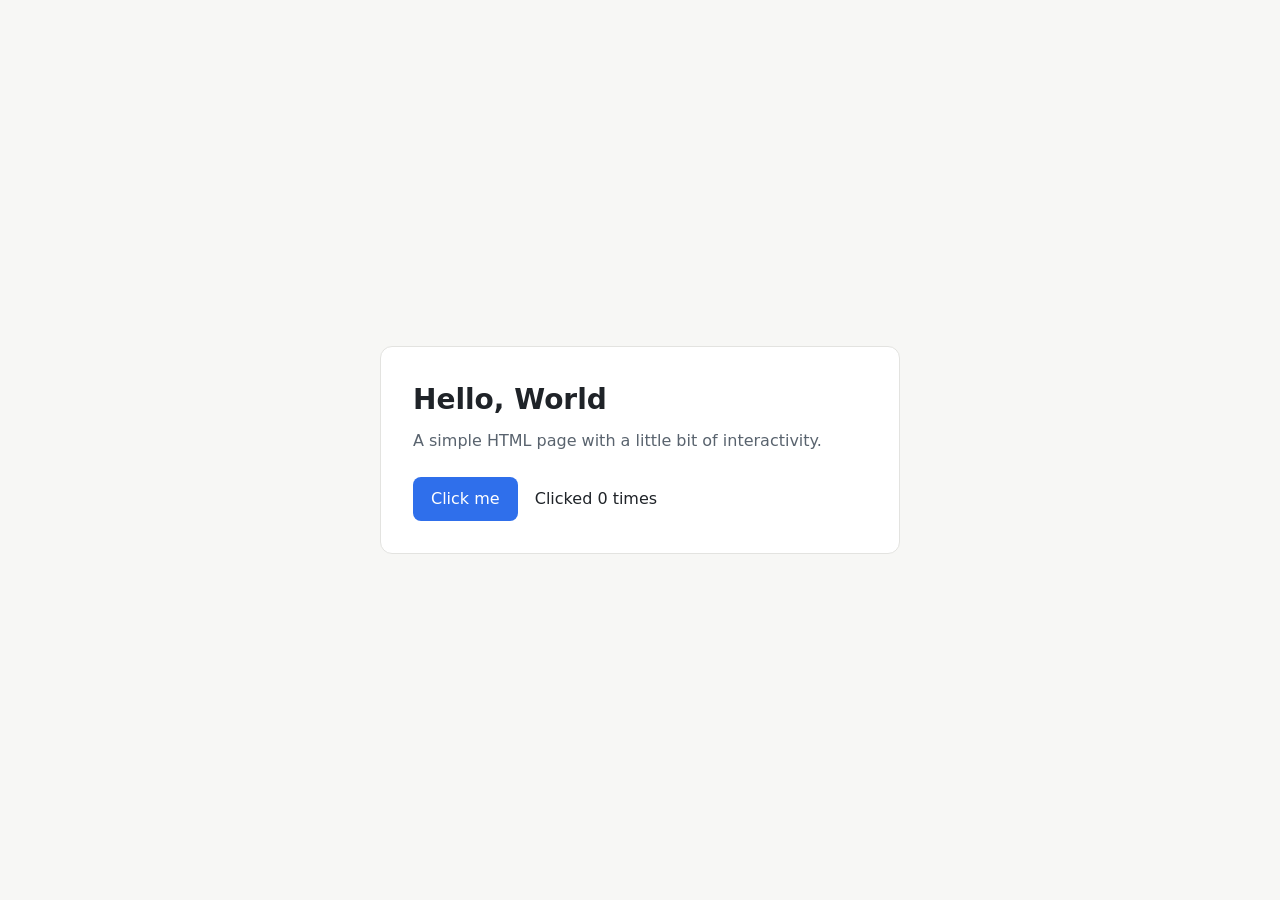
==== index.html @ 70c6f946 "Add simple HTML page Co-Authored-By: Claude Opus 5.5 <noreply@anthropic.com>" ====
<!doctype html>
<html lang="en">
<head>
  <meta charset="utf-8">
  <meta name="viewport" content="width=device-width, initial-scale=1">
  <title>Hello, World</title>
  <style>
    :root {
      --bg: #f7f7f5;
      --fg: #1f2328;
      --muted: #59636e;
      --accent: #2f6feb;
      --card: #ffffff;
      --border: #e3e3e0;
    }
    @media (prefers-color-scheme: dark) {
      :root {
        --bg: #0f1115;
        --fg: #e6e8eb;
        --muted: #9aa4af;
        --accent: #5b9bff;
        --card: #171a21;
        --border: #2a2f38;
      }
    }
    * { box-sizing: border-box; }
    body {
      margin: 0;
      min-height: 100vh;
      display: grid;
      place-items: center;
      padding: 16px;
      background: var(--bg);
      color: var(--fg);
      font-family: system-ui, -apple-system, "Segoe UI", Roboto, sans-serif;
      line-height: 1.5;
    }
    main {
      width: 100%;
      max-width: 520px;
      padding: 32px;
      background: var(--card);
      border: 1px solid var(--border);
      border-radius: 12px;
    }
    h1 { margin: 0 0 8px; font-size: 1.75rem; }
    p { margin: 0 0 24px; color: var(--muted); }
    button {
      font: inherit;
      padding: 10px 18px;
      border: 0;
      border-radius: 8px;
      background: var(--accent);
      color: #fff;
      cursor: pointer;
    }
    button:focus-visible { outline: 3px solid var(--accent); outline-offset: 2px; }
    #count { margin-left: 12px; font-variant-numeric: tabular-nums; }
  </style>
</head>
<body>
  <main>
    <h1>Hello, World</h1>
    <p>A simple HTML page with a little bit of interactivity.</p>
    <button id="btn" type="button">Click me</button>
    <span id="count" aria-live="polite">Clicked 0 times</span>
  </main>
  <script>
    let clicks = 0;
    const count = document.getElementById('count');
    document.getElementById('btn').addEventListener('click', () => {
      clicks += 1;
      count.textContent = `Clicked ${clicks} time${clicks === 1 ? '' : 's'}`;
    });
  </script>
</body>
</html>
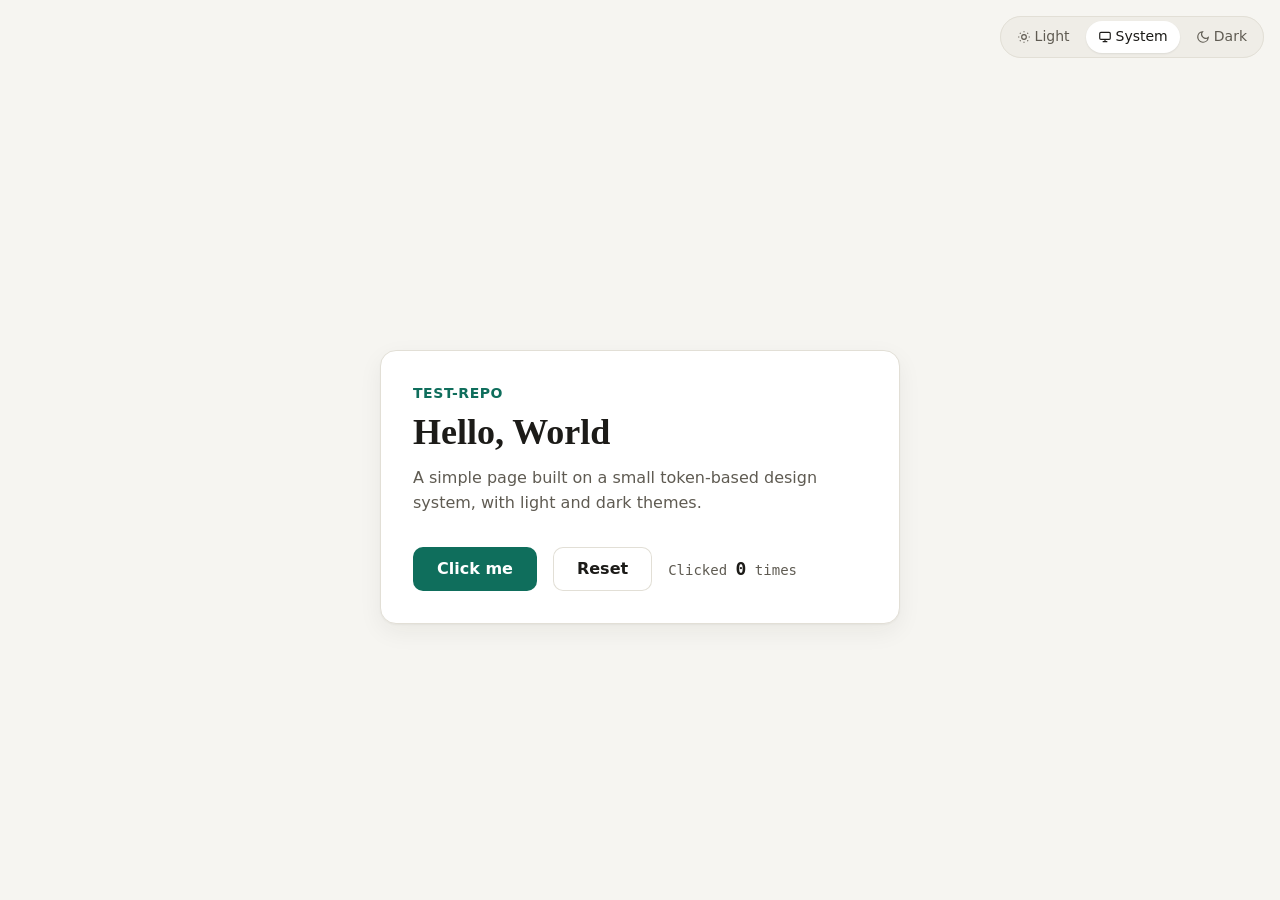
==== commit 25d1bc58: "Redesign page on a token-based design system with light/dark toggle - tokens.css / design-tokens.jso" ====
--- a/index.html
+++ b/index.html
@@ -4,74 +4,122 @@
   <meta charset="utf-8">
   <meta name="viewport" content="width=device-width, initial-scale=1">
   <title>Hello, World</title>
+  <meta name="color-scheme" content="light dark">
+  <script src="theme.js"></script>
+  <link rel="stylesheet" href="tokens.css">
   <style>
-    :root {
-      --bg: #f7f7f5;
-      --fg: #1f2328;
-      --muted: #59636e;
-      --accent: #2f6feb;
-      --card: #ffffff;
-      --border: #e3e3e0;
-    }
-    @media (prefers-color-scheme: dark) {
-      :root {
-        --bg: #0f1115;
-        --fg: #e6e8eb;
-        --muted: #9aa4af;
-        --accent: #5b9bff;
-        --card: #171a21;
-        --border: #2a2f38;
-      }
-    }
     * { box-sizing: border-box; }
     body {
       margin: 0;
       min-height: 100vh;
+      display: flex;
+      flex-direction: column;
+      background: var(--color-bg);
+      color: var(--color-text);
+      font-family: var(--font-body);
+      font-size: var(--text-base);
+      line-height: var(--leading-normal);
+      transition: background var(--duration-base) var(--ease-standard),
+                  color var(--duration-base) var(--ease-standard);
+    }
+    header {
+      display: flex;
+      justify-content: flex-end;
+      padding: var(--space-4);
+    }
+    main {
+      flex: 1;
       display: grid;
       place-items: center;
-      padding: 16px;
-      background: var(--bg);
-      color: var(--fg);
-      font-family: system-ui, -apple-system, "Segoe UI", Roboto, sans-serif;
-      line-height: 1.5;
+      padding: var(--space-4);
     }
-    main {
+    .card {
       width: 100%;
       max-width: 520px;
-      padding: 32px;
-      background: var(--card);
-      border: 1px solid var(--border);
-      border-radius: 12px;
+      padding: var(--space-8);
     }
-    h1 { margin: 0 0 8px; font-size: 1.75rem; }
-    p { margin: 0 0 24px; color: var(--muted); }
-    button {
-      font: inherit;
-      padding: 10px 18px;
-      border: 0;
-      border-radius: 8px;
-      background: var(--accent);
-      color: #fff;
-      cursor: pointer;
+    .eyebrow {
+      margin: 0 0 var(--space-2);
+      font-size: var(--text-sm);
+      font-weight: 600;
+      letter-spacing: 0.04em;
+      text-transform: uppercase;
+      color: var(--color-accent);
     }
-    button:focus-visible { outline: 3px solid var(--accent); outline-offset: 2px; }
-    #count { margin-left: 12px; font-variant-numeric: tabular-nums; }
+    h1 {
+      margin: 0 0 var(--space-3);
+      font-family: var(--font-display);
+      font-size: var(--text-2xl);
+      font-weight: 600;
+      line-height: var(--leading-tight);
+    }
+    .lede {
+      margin: 0 0 var(--space-8);
+      color: var(--color-text-muted);
+    }
+    .counter {
+      display: flex;
+      flex-wrap: wrap;
+      align-items: center;
+      gap: var(--space-4);
+    }
+    .count {
+      font-family: var(--font-mono);
+      font-size: var(--text-sm);
+      color: var(--color-text-muted);
+      font-variant-numeric: tabular-nums;
+    }
+    .count strong { color: var(--color-text); font-size: var(--text-lg); }
+    @media (max-width: 480px) {
+      .card { padding: var(--space-6); }
+    }
   </style>
 </head>
 <body>
+  <header>
+    <fieldset class="theme-toggle">
+      <legend>Color theme</legend>
+      <input type="radio" name="theme" id="theme-light" value="light">
+      <label for="theme-light">
+        <svg viewBox="0 0 24 24" fill="none" stroke="currentColor" stroke-width="2" aria-hidden="true"><circle cx="12" cy="12" r="4"/><path d="M12 2v2M12 20v2M4.9 4.9l1.4 1.4M17.7 17.7l1.4 1.4M2 12h2M20 12h2M4.9 19.1l1.4-1.4M17.7 6.3l1.4-1.4"/></svg>
+        Light
+      </label>
+      <input type="radio" name="theme" id="theme-system" value="system">
+      <label for="theme-system">
+        <svg viewBox="0 0 24 24" fill="none" stroke="currentColor" stroke-width="2" aria-hidden="true"><rect x="3" y="4" width="18" height="12" rx="2"/><path d="M8 20h8M12 16v4"/></svg>
+        System
+      </label>
+      <input type="radio" name="theme" id="theme-dark" value="dark">
+      <label for="theme-dark">
+        <svg viewBox="0 0 24 24" fill="none" stroke="currentColor" stroke-width="2" aria-hidden="true"><path d="M21 12.8A9 9 0 1 1 11.2 3a7 7 0 0 0 9.8 9.8z"/></svg>
+        Dark
+      </label>
+    </fieldset>
+  </header>
+
   <main>
-    <h1>Hello, World</h1>
-    <p>A simple HTML page with a little bit of interactivity.</p>
-    <button id="btn" type="button">Click me</button>
-    <span id="count" aria-live="polite">Clicked 0 times</span>
+    <section class="card">
+      <p class="eyebrow">test-repo</p>
+      <h1>Hello, World</h1>
+      <p class="lede">A simple page built on a small token-based design system, with light and dark themes.</p>
+      <div class="counter">
+        <button id="btn" class="btn" type="button">Click me</button>
+        <button id="reset" class="btn btn-secondary" type="button">Reset</button>
+        <span class="count" aria-live="polite">Clicked <strong id="count">0</strong> <span id="unit">times</span></span>
+      </div>
+    </section>
   </main>
+
   <script>
     let clicks = 0;
     const count = document.getElementById('count');
-    document.getElementById('btn').addEventListener('click', () => {
-      clicks += 1;
-      count.textContent = `Clicked ${clicks} time${clicks === 1 ? '' : 's'}`;
-    });
+    const unit = document.getElementById('unit');
+    function render() {
+      count.textContent = clicks;
+      unit.textContent = clicks === 1 ? 'time' : 'times';
+    }
+    document.getElementById('btn').addEventListener('click', () => { clicks += 1; render(); });
+    document.getElementById('reset').addEventListener('click', () => { clicks = 0; render(); });
   </script>
 </body>
 </html>
--- a/tokens.css
+++ b/tokens.css
@@ -0,0 +1,182 @@
+/*
+ * Design tokens. Source of truth: design-tokens.json (see DESIGN.md).
+ * Theme resolution:
+ *   1. <html data-theme="light|dark">  — explicit user choice (set by theme.js)
+ *   2. prefers-color-scheme            — when no explicit choice ("system")
+ */
+
+:root {
+  /* Color — light */
+  --color-bg: #f6f5f1;
+  --color-surface: #ffffff;
+  --color-surface-sunken: #efede7;
+  --color-text: #1c1b18;
+  --color-text-muted: #5f5b52;
+  --color-border: #e2dfd6;
+  --color-accent: #0f6e5c;
+  --color-accent-hover: #0b5a4b;
+  --color-on-accent: #ffffff;
+  --color-focus: #0f6e5c;
+  --shadow-card: 0 1px 2px rgb(28 27 24 / 0.04), 0 8px 24px rgb(28 27 24 / 0.06);
+  color-scheme: light;
+
+  /* Typography */
+  --font-display: "Iowan Old Style", "Palatino Linotype", Palatino, Georgia, ui-serif, serif;
+  --font-body: ui-sans-serif, system-ui, -apple-system, "Segoe UI", Roboto, sans-serif;
+  --font-mono: ui-monospace, "SF Mono", Menlo, Consolas, monospace;
+  --text-sm: 0.875rem;
+  --text-base: 1rem;
+  --text-lg: 1.125rem;
+  --text-xl: 1.5rem;
+  --text-2xl: 2.25rem;
+  --leading-tight: 1.15;
+  --leading-normal: 1.55;
+
+  /* Spacing (4px base) */
+  --space-1: 4px;
+  --space-2: 8px;
+  --space-3: 12px;
+  --space-4: 16px;
+  --space-6: 24px;
+  --space-8: 32px;
+  --space-12: 48px;
+
+  /* Radius */
+  --radius-sm: 6px;
+  --radius-md: 10px;
+  --radius-lg: 16px;
+  --radius-full: 999px;
+
+  /* Motion */
+  --duration-fast: 120ms;
+  --duration-base: 200ms;
+  --ease-standard: cubic-bezier(0.2, 0, 0, 1);
+}
+
+:root[data-theme="dark"] {
+  --color-bg: #121311;
+  --color-surface: #1b1c1a;
+  --color-surface-sunken: #252622;
+  --color-text: #ecebe6;
+  --color-text-muted: #a3a198;
+  --color-border: #2d2e2a;
+  --color-accent: #4fd1b5;
+  --color-accent-hover: #74dcc5;
+  --color-on-accent: #0b1f1a;
+  --color-focus: #4fd1b5;
+  --shadow-card: 0 1px 2px rgb(0 0 0 / 0.3), 0 8px 24px rgb(0 0 0 / 0.25);
+  color-scheme: dark;
+}
+
+@media (prefers-color-scheme: dark) {
+  :root:not([data-theme="light"]) {
+    --color-bg: #121311;
+    --color-surface: #1b1c1a;
+    --color-surface-sunken: #252622;
+    --color-text: #ecebe6;
+    --color-text-muted: #a3a198;
+    --color-border: #2d2e2a;
+    --color-accent: #4fd1b5;
+    --color-accent-hover: #74dcc5;
+    --color-on-accent: #0b1f1a;
+    --color-focus: #4fd1b5;
+    --shadow-card: 0 1px 2px rgb(0 0 0 / 0.3), 0 8px 24px rgb(0 0 0 / 0.25);
+    color-scheme: dark;
+  }
+}
+
+@media (prefers-reduced-motion: reduce) {
+  :root {
+    --duration-fast: 0ms;
+    --duration-base: 0ms;
+  }
+}
+
+/* Shared components */
+
+.theme-toggle {
+  display: inline-flex;
+  gap: var(--space-1);
+  padding: var(--space-1);
+  margin: 0;
+  border: 1px solid var(--color-border);
+  border-radius: var(--radius-full);
+  background: var(--color-surface-sunken);
+}
+
+.theme-toggle legend {
+  position: absolute;
+  width: 1px;
+  height: 1px;
+  overflow: hidden;
+  clip: rect(0 0 0 0);
+  white-space: nowrap;
+}
+
+.theme-toggle input {
+  position: absolute;
+  opacity: 0;
+  pointer-events: none;
+}
+
+.theme-toggle label {
+  display: inline-flex;
+  align-items: center;
+  gap: var(--space-1);
+  min-height: 32px;
+  padding: 0 var(--space-3);
+  border-radius: var(--radius-full);
+  font-size: var(--text-sm);
+  color: var(--color-text-muted);
+  cursor: pointer;
+  transition: background var(--duration-fast) var(--ease-standard),
+              color var(--duration-fast) var(--ease-standard);
+}
+
+.theme-toggle label:hover { color: var(--color-text); }
+
+.theme-toggle input:checked + label {
+  background: var(--color-surface);
+  color: var(--color-text);
+  box-shadow: 0 1px 2px rgb(0 0 0 / 0.08);
+}
+
+.theme-toggle input:focus-visible + label {
+  outline: 2px solid var(--color-focus);
+  outline-offset: 2px;
+}
+
+.theme-toggle svg { width: 14px; height: 14px; }
+
+.btn {
+  font: inherit;
+  font-weight: 600;
+  min-height: 44px;
+  padding: 0 var(--space-6);
+  border: 0;
+  border-radius: var(--radius-md);
+  background: var(--color-accent);
+  color: var(--color-on-accent);
+  cursor: pointer;
+  transition: background var(--duration-fast) var(--ease-standard),
+              transform var(--duration-fast) var(--ease-standard);
+}
+
+.btn:hover { background: var(--color-accent-hover); }
+.btn:active { transform: translateY(1px); }
+.btn:focus-visible { outline: 2px solid var(--color-focus); outline-offset: 3px; }
+
+.btn-secondary {
+  background: transparent;
+  color: var(--color-text);
+  box-shadow: inset 0 0 0 1px var(--color-border);
+}
+
+.btn-secondary:hover { background: var(--color-surface-sunken); }
+
+.card {
+  background: var(--color-surface);
+  border: 1px solid var(--color-border);
+  border-radius: var(--radius-lg);
+  box-shadow: var(--shadow-card);
+}
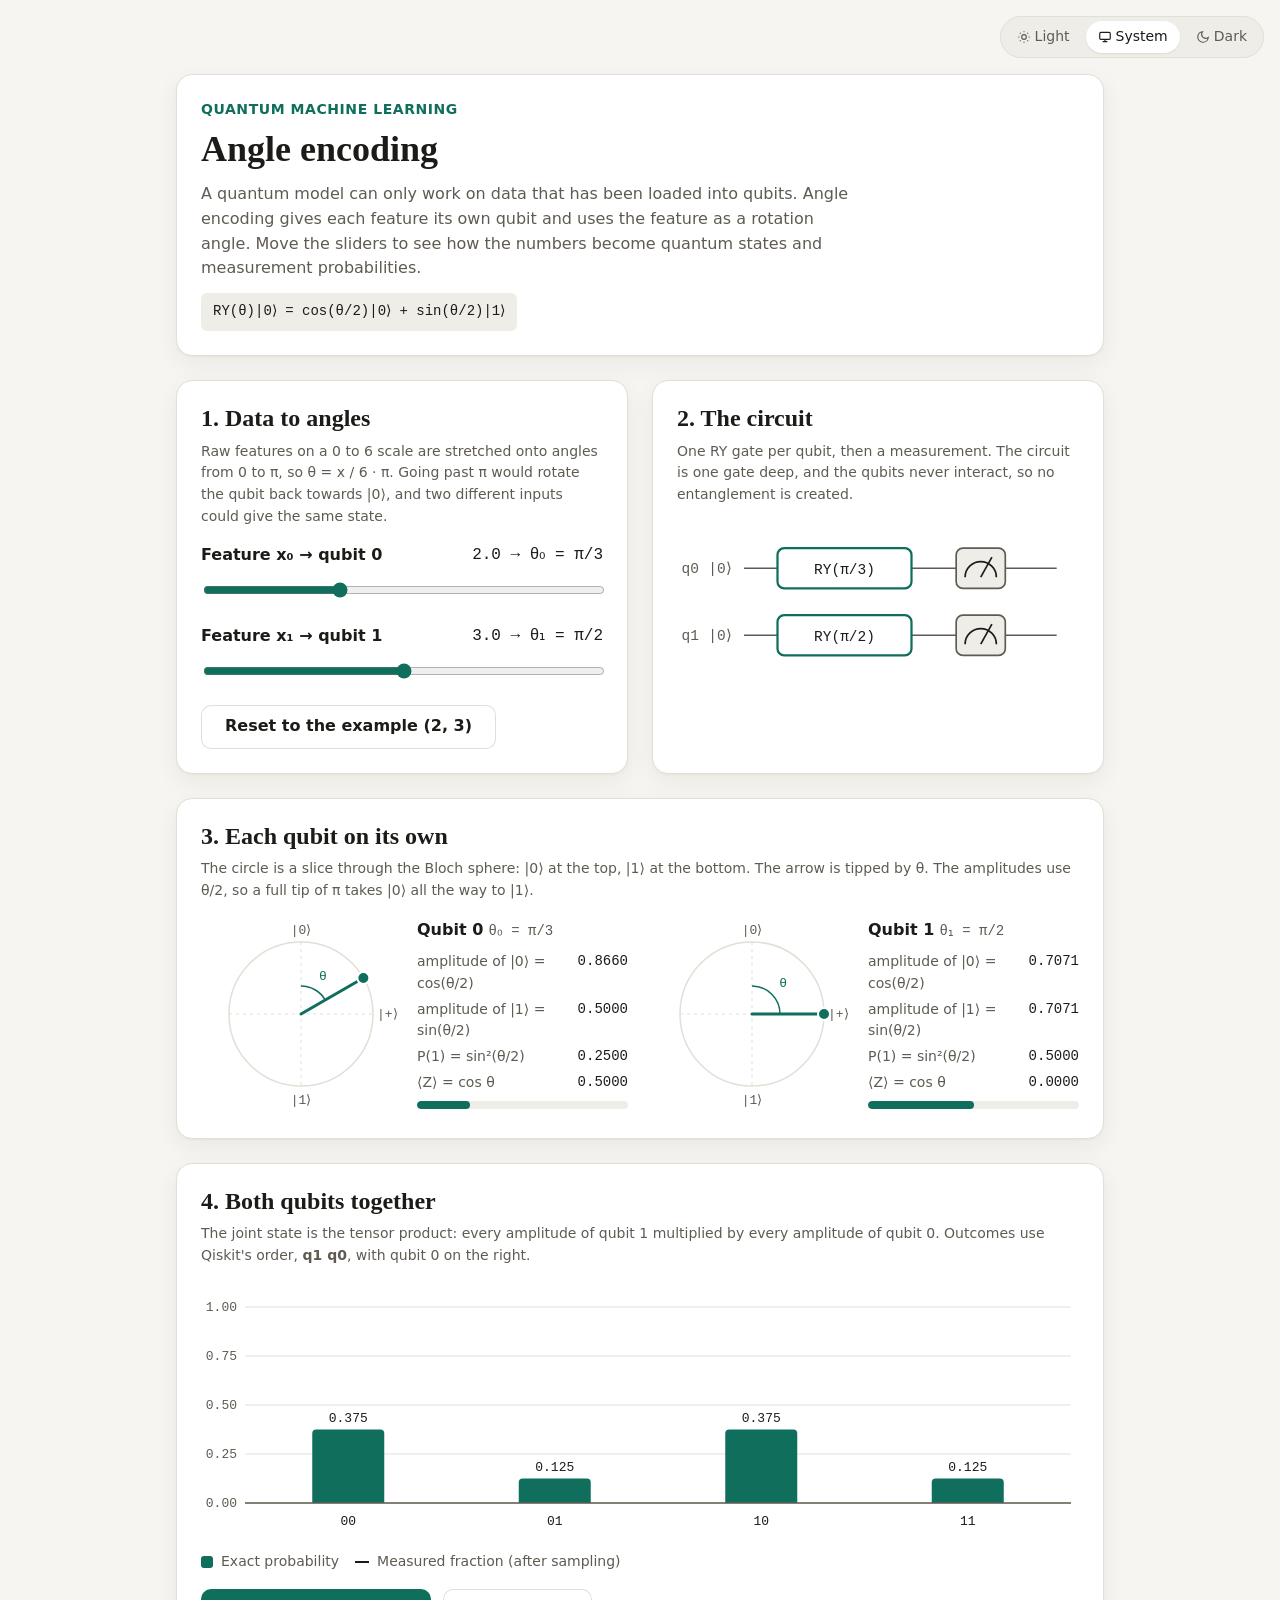
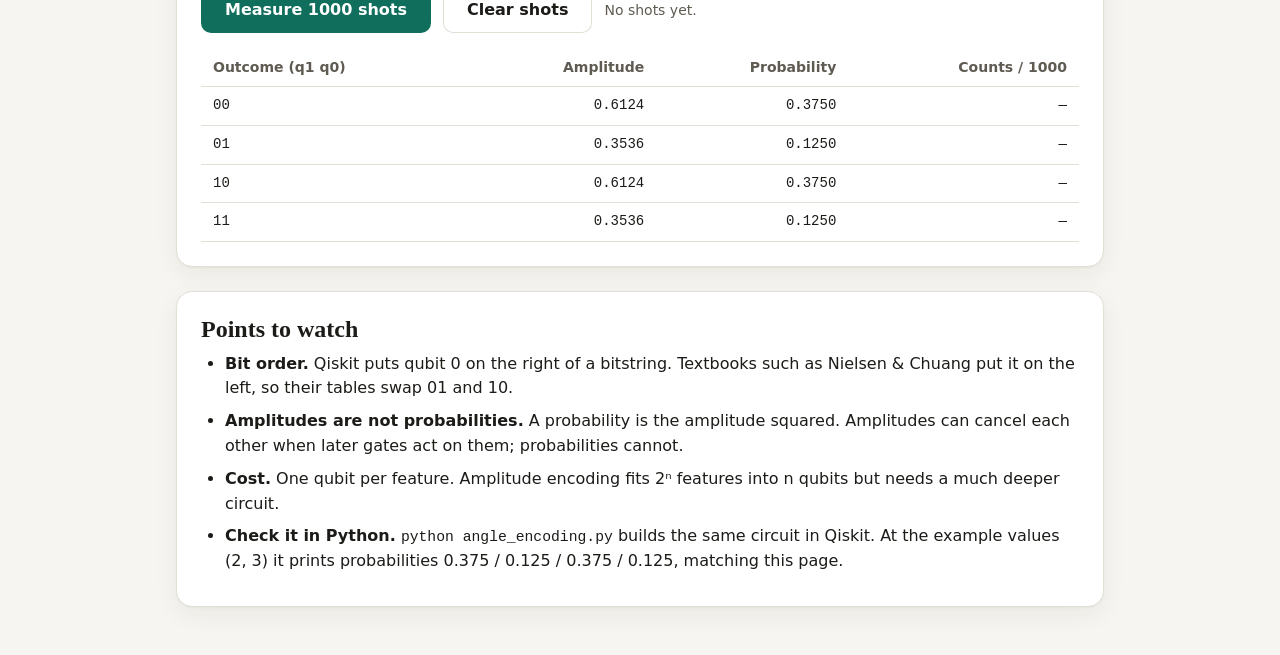
==== commit 4737a49e: "Turn index.html into an interactive angle-encoding demo Sliders map two features to RY angles; the p" ====
--- a/index.html
+++ b/index.html
@@ -3,7 +3,8 @@
 <head>
   <meta charset="utf-8">
   <meta name="viewport" content="width=device-width, initial-scale=1">
-  <title>Hello, World</title>
+  <title>Angle Encoding Demo</title>
+  <meta name="description" content="Interactive demo of angle encoding: classical features loaded into qubits with RY rotations.">
   <meta name="color-scheme" content="light dark">
   <script src="theme.js"></script>
   <link rel="stylesheet" href="tokens.css">
@@ -12,8 +13,6 @@
     body {
       margin: 0;
       min-height: 100vh;
-      display: flex;
-      flex-direction: column;
       background: var(--color-bg);
       color: var(--color-text);
       font-family: var(--font-body);
@@ -28,16 +27,13 @@
       padding: var(--space-4);
     }
     main {
-      flex: 1;
+      max-width: 960px;
+      margin: 0 auto;
+      padding: 0 var(--space-4) var(--space-12);
       display: grid;
-      place-items: center;
-      padding: var(--space-4);
-    }
-    .card {
-      width: 100%;
-      max-width: 520px;
-      padding: var(--space-8);
-    }
+      gap: var(--space-6);
+    }
+    .card { padding: var(--space-6); min-width: 0; }
     .eyebrow {
       margin: 0 0 var(--space-2);
       font-size: var(--text-sm);
@@ -53,26 +49,96 @@
       font-weight: 600;
       line-height: var(--leading-tight);
     }
-    .lede {
-      margin: 0 0 var(--space-8);
-      color: var(--color-text-muted);
-    }
-    .counter {
-      display: flex;
-      flex-wrap: wrap;
-      align-items: center;
-      gap: var(--space-4);
-    }
-    .count {
+    h2 {
+      margin: 0 0 var(--space-2);
+      font-family: var(--font-display);
+      font-size: var(--text-xl);
+      font-weight: 600;
+      line-height: var(--leading-tight);
+    }
+    p { margin: 0 0 var(--space-3); }
+    .lede { margin: 0; color: var(--color-text-muted); max-width: 64ch; }
+    .muted { color: var(--color-text-muted); font-size: var(--text-sm); }
+    .mono { font-family: var(--font-mono); font-variant-numeric: tabular-nums; }
+    .formula {
+      display: inline-block;
+      margin-top: var(--space-3);
+      padding: var(--space-2) var(--space-3);
+      border-radius: var(--radius-sm);
+      background: var(--color-surface-sunken);
       font-family: var(--font-mono);
       font-size: var(--text-sm);
-      color: var(--color-text-muted);
-      font-variant-numeric: tabular-nums;
-    }
-    .count strong { color: var(--color-text); font-size: var(--text-lg); }
-    @media (max-width: 480px) {
-      .card { padding: var(--space-6); }
-    }
+    }
+
+    .grid-2 { display: grid; gap: var(--space-6); }
+    @media (min-width: 760px) { .grid-2 { grid-template-columns: 1fr 1fr; } }
+
+    /* Feature sliders */
+    .slider { display: grid; gap: var(--space-1); margin-top: var(--space-4); }
+    .slider-head { display: flex; justify-content: space-between; gap: var(--space-3); flex-wrap: wrap; }
+    .slider label { font-weight: 600; }
+    input[type="range"] { width: 100%; accent-color: var(--color-accent); min-height: 32px; }
+    input[type="range"]:focus-visible { outline: 2px solid var(--color-focus); outline-offset: 2px; }
+
+    /* Circuit and Bloch diagrams */
+    svg.diagram { display: block; width: 100%; height: auto; }
+    .stroke-text { stroke: var(--color-text); }
+    .stroke-muted { stroke: var(--color-text-muted); }
+    .stroke-border { stroke: var(--color-border); }
+    .stroke-accent { stroke: var(--color-accent); }
+    .fill-text { fill: var(--color-text); }
+    .fill-muted { fill: var(--color-text-muted); }
+    .fill-accent { fill: var(--color-accent); }
+    .fill-surface { fill: var(--color-surface); }
+    .fill-sunken { fill: var(--color-surface-sunken); }
+    svg text { font-family: var(--font-mono); font-size: 13px; }
+
+    .qubit { display: grid; grid-template-columns: minmax(140px, 200px) 1fr; gap: var(--space-4); align-items: center; }
+    @media (max-width: 420px) { .qubit { grid-template-columns: 1fr; } .qubit svg { max-width: 220px; margin: 0 auto; } }
+    dl.stats { margin: 0; display: grid; grid-template-columns: auto 1fr; gap: var(--space-1) var(--space-3); font-size: var(--text-sm); }
+    dl.stats dt { color: var(--color-text-muted); }
+    dl.stats dd { margin: 0; font-family: var(--font-mono); font-variant-numeric: tabular-nums; text-align: right; }
+    .meter { height: 8px; border-radius: var(--radius-full); background: var(--color-surface-sunken); overflow: hidden; margin-top: var(--space-2); }
+    .meter span { display: block; height: 100%; background: var(--color-accent); border-radius: var(--radius-full); transition: width var(--duration-base) var(--ease-standard); }
+
+    /* Probability chart */
+    .chart-wrap { position: relative; margin-top: var(--space-4); }
+    .bar { fill: var(--color-accent); transition: opacity var(--duration-fast) var(--ease-standard); }
+    .bar-hit { fill: transparent; cursor: default; }
+    .bar-group:hover .bar { opacity: 0.8; }
+    .shot-mark { stroke: var(--color-text); stroke-width: 2; }
+    .tooltip {
+      position: absolute;
+      pointer-events: none;
+      padding: var(--space-2) var(--space-3);
+      border-radius: var(--radius-sm);
+      background: var(--color-text);
+      color: var(--color-bg);
+      font-size: var(--text-sm);
+      font-family: var(--font-mono);
+      white-space: nowrap;
+      opacity: 0;
+      transform: translate(-50%, -110%);
+      transition: opacity var(--duration-fast) var(--ease-standard);
+    }
+    .tooltip.show { opacity: 1; }
+    .legend { display: flex; flex-wrap: wrap; gap: var(--space-4); margin-top: var(--space-2); font-size: var(--text-sm); color: var(--color-text-muted); }
+    .legend span { display: inline-flex; align-items: center; gap: var(--space-2); }
+    .swatch { width: 12px; height: 12px; border-radius: 3px; background: var(--color-accent); }
+    .tick { width: 14px; height: 2px; background: var(--color-text); }
+
+    .actions { display: flex; flex-wrap: wrap; align-items: center; gap: var(--space-3); margin-top: var(--space-4); }
+
+    table { width: 100%; border-collapse: collapse; margin-top: var(--space-4); font-size: var(--text-sm); }
+    th, td { padding: var(--space-2) var(--space-3); text-align: right; border-bottom: 1px solid var(--color-border); }
+    th:first-child, td:first-child { text-align: left; }
+    th { color: var(--color-text-muted); font-weight: 600; }
+    td { font-family: var(--font-mono); font-variant-numeric: tabular-nums; }
+    .table-scroll { overflow-x: auto; }
+
+    ul.notes { margin: 0; padding-left: var(--space-6); }
+    ul.notes li { margin-bottom: var(--space-2); }
+    code { font-family: var(--font-mono); font-size: 0.92em; }
   </style>
 </head>
 <body>
@@ -99,27 +165,296 @@
 
   <main>
     <section class="card">
-      <p class="eyebrow">test-repo</p>
-      <h1>Hello, World</h1>
-      <p class="lede">A simple page built on a small token-based design system, with light and dark themes.</p>
-      <div class="counter">
-        <button id="btn" class="btn" type="button">Click me</button>
-        <button id="reset" class="btn btn-secondary" type="button">Reset</button>
-        <span class="count" aria-live="polite">Clicked <strong id="count">0</strong> <span id="unit">times</span></span>
+      <p class="eyebrow">Quantum machine learning</p>
+      <h1>Angle encoding</h1>
+      <p class="lede">A quantum model can only work on data that has been loaded into qubits. Angle encoding gives each feature its own qubit and uses the feature as a rotation angle. Move the sliders to see how the numbers become quantum states and measurement probabilities.</p>
+      <span class="formula">RY(θ)|0⟩ = cos(θ/2)|0⟩ + sin(θ/2)|1⟩</span>
+    </section>
+
+    <div class="grid-2">
+      <section class="card" aria-labelledby="s1">
+        <h2 id="s1">1. Data to angles</h2>
+        <p class="muted">Raw features on a 0 to 6 scale are stretched onto angles from 0 to π, so θ = x / 6 · π. Going past π would rotate the qubit back towards |0⟩, and two different inputs could give the same state.</p>
+        <div class="slider">
+          <div class="slider-head">
+            <label for="x0">Feature x₀ → qubit 0</label>
+            <span class="mono"><span id="x0v">2.0</span> → θ₀ = <span id="t0v"></span></span>
+          </div>
+          <input type="range" id="x0" min="0" max="6" step="0.1" value="2">
+        </div>
+        <div class="slider">
+          <div class="slider-head">
+            <label for="x1">Feature x₁ → qubit 1</label>
+            <span class="mono"><span id="x1v">3.0</span> → θ₁ = <span id="t1v"></span></span>
+          </div>
+          <input type="range" id="x1" min="0" max="6" step="0.1" value="3">
+        </div>
+        <div class="actions">
+          <button class="btn btn-secondary" type="button" id="preset">Reset to the example (2, 3)</button>
+        </div>
+      </section>
+
+      <section class="card" aria-labelledby="s2">
+        <h2 id="s2">2. The circuit</h2>
+        <p class="muted">One RY gate per qubit, then a measurement. The circuit is one gate deep, and the qubits never interact, so no entanglement is created.</p>
+        <svg class="diagram" viewBox="0 0 360 150" role="img" aria-labelledby="circ-title">
+          <title id="circ-title">Circuit: qubit 0 and qubit 1 each get an RY rotation, then a measurement</title>
+          <g id="circuit"></g>
+        </svg>
+      </section>
+    </div>
+
+    <section class="card" aria-labelledby="s3">
+      <h2 id="s3">3. Each qubit on its own</h2>
+      <p class="muted">The circle is a slice through the Bloch sphere: |0⟩ at the top, |1⟩ at the bottom. The arrow is tipped by θ. The amplitudes use θ/2, so a full tip of π takes |0⟩ all the way to |1⟩.</p>
+      <div class="grid-2" id="qubits"></div>
+    </section>
+
+    <section class="card" aria-labelledby="s4">
+      <h2 id="s4">4. Both qubits together</h2>
+      <p class="muted">The joint state is the tensor product: every amplitude of qubit 1 multiplied by every amplitude of qubit 0. Outcomes use Qiskit's order, <strong>q1 q0</strong>, with qubit 0 on the right.</p>
+      <div class="chart-wrap" id="chart-wrap">
+        <svg class="diagram" id="chart" viewBox="0 0 560 260" role="img" aria-labelledby="chart-title">
+          <title id="chart-title">Probability of each two-qubit outcome</title>
+        </svg>
+        <div class="tooltip" id="tooltip" role="presentation"></div>
+      </div>
+      <div class="legend">
+        <span><i class="swatch"></i>Exact probability</span>
+        <span><i class="tick"></i>Measured fraction (after sampling)</span>
+      </div>
+      <div class="actions">
+        <button class="btn" type="button" id="measure">Measure 1000 shots</button>
+        <button class="btn btn-secondary" type="button" id="clear">Clear shots</button>
+        <span class="muted" id="shot-status" aria-live="polite">No shots yet.</span>
+      </div>
+      <div class="table-scroll">
+        <table>
+          <thead>
+            <tr><th scope="col">Outcome (q1 q0)</th><th scope="col">Amplitude</th><th scope="col">Probability</th><th scope="col">Counts / 1000</th></tr>
+          </thead>
+          <tbody id="table"></tbody>
+        </table>
       </div>
     </section>
+
+    <section class="card" aria-labelledby="s5">
+      <h2 id="s5">Points to watch</h2>
+      <ul class="notes">
+        <li><strong>Bit order.</strong> Qiskit puts qubit 0 on the right of a bitstring. Textbooks such as Nielsen &amp; Chuang put it on the left, so their tables swap 01 and 10.</li>
+        <li><strong>Amplitudes are not probabilities.</strong> A probability is the amplitude squared. Amplitudes can cancel each other when later gates act on them; probabilities cannot.</li>
+        <li><strong>Cost.</strong> One qubit per feature. Amplitude encoding fits 2ⁿ features into n qubits but needs a much deeper circuit.</li>
+        <li><strong>Check it in Python.</strong> <code>python angle_encoding.py</code> builds the same circuit in Qiskit. At the example values (2, 3) it prints probabilities 0.375 / 0.125 / 0.375 / 0.125, matching this page.</li>
+      </ul>
+    </section>
   </main>
 
   <script>
-    let clicks = 0;
-    const count = document.getElementById('count');
-    const unit = document.getElementById('unit');
+    const SVG = 'http://www.w3.org/2000/svg';
+    const SHOTS = 1000;
+    const OUTCOMES = ['00', '01', '10', '11'];   // q1 q0, Qiskit order
+    let counts = null;
+    let seed = 7;
+
+    function el(tag, attrs, text) {
+      const node = document.createElementNS(SVG, tag);
+      for (const k in attrs) node.setAttribute(k, attrs[k]);
+      if (text != null) node.textContent = text;
+      return node;
+    }
+
+    // Show an angle as a multiple of pi, using exact fractions where they exist.
+    function piLabel(theta) {
+      const f = theta / Math.PI;
+      const known = { 0: '0', 1: 'π', 0.5: 'π/2', 0.25: 'π/4', 0.75: '3π/4' };
+      for (const k in known) if (Math.abs(f - k) < 1e-9) return known[k];
+      for (const d of [3, 6]) {
+        const n = Math.round(f * d);
+        if (Math.abs(f - n / d) < 1e-9 && n > 0) return (n === 1 ? '' : n) + 'π/' + d;
+      }
+      return f.toFixed(2) + 'π';
+    }
+
+    function state() {
+      const x = [+document.getElementById('x0').value, +document.getElementById('x1').value];
+      const theta = x.map(v => v / 6 * Math.PI);
+      const q = theta.map(t => ({ a0: Math.cos(t / 2), a1: Math.sin(t / 2) }));
+      // Tensor product; index = 2*b1 + b0 matches the bitstring "b1 b0".
+      const amps = OUTCOMES.map(s => (s[0] === '1' ? q[1].a1 : q[1].a0) * (s[1] === '1' ? q[0].a1 : q[0].a0));
+      return { x, theta, q, amps, probs: amps.map(a => a * a) };
+    }
+
+    function drawCircuit(st) {
+      const g = document.getElementById('circuit');
+      g.replaceChildren();
+      [0, 1].forEach(i => {
+        const y = 45 + i * 60;
+        g.append(el('text', { x: 4, y: y + 4, class: 'fill-muted' }, 'q' + i));
+        g.append(el('text', { x: 28, y: y + 4, class: 'fill-muted' }, '|0⟩'));
+        g.append(el('line', { x1: 60, y1: y, x2: 340, y2: y, class: 'stroke-muted', 'stroke-width': 1.5 }));
+        g.append(el('rect', { x: 90, y: y - 18, width: 120, height: 36, rx: 6, class: 'fill-surface stroke-accent', 'stroke-width': 2 }));
+        g.append(el('text', { x: 150, y: y + 5, 'text-anchor': 'middle', class: 'fill-text' }, 'RY(' + piLabel(st.theta[i]) + ')'));
+        g.append(el('rect', { x: 250, y: y - 18, width: 44, height: 36, rx: 6, class: 'fill-sunken stroke-muted', 'stroke-width': 1.5 }));
+        g.append(el('path', { d: `M258 ${y + 8} A14 14 0 0 1 286 ${y + 8}`, fill: 'none', class: 'stroke-text', 'stroke-width': 1.5 }));
+        g.append(el('line', { x1: 272, y1: y + 8, x2: 282, y2: y - 10, class: 'stroke-text', 'stroke-width': 1.5 }));
+      });
+    }
+
+    function blochSVG(i, st) {
+      const t = st.theta[i], cx = 100, cy = 100, r = 72;
+      const px = cx + r * Math.sin(t), py = cy - r * Math.cos(t);
+      const svg = el('svg', { class: 'diagram', viewBox: '0 0 200 200', role: 'img' });
+      svg.append(el('title', {}, `Qubit ${i} tipped by ${piLabel(t)} from |0⟩`));
+      svg.append(el('circle', { cx, cy, r, fill: 'none', class: 'stroke-border', 'stroke-width': 1.5 }));
+      svg.append(el('line', { x1: cx, y1: cy - r, x2: cx, y2: cy + r, class: 'stroke-border', 'stroke-dasharray': '3 4' }));
+      svg.append(el('line', { x1: cx - r, y1: cy, x2: cx + r, y2: cy, class: 'stroke-border', 'stroke-dasharray': '3 4' }));
+      svg.append(el('text', { x: cx, y: cy - r - 8, 'text-anchor': 'middle', class: 'fill-muted' }, '|0⟩'));
+      svg.append(el('text', { x: cx, y: cy + r + 18, 'text-anchor': 'middle', class: 'fill-muted' }, '|1⟩'));
+      svg.append(el('text', { x: cx + r + 4, y: cy + 4, class: 'fill-muted' }, '|+⟩'));
+      if (t > 0.01) {
+        const ar = 28, ax = cx + ar * Math.sin(t), ay = cy - ar * Math.cos(t);
+        svg.append(el('path', { d: `M${cx} ${cy - ar} A${ar} ${ar} 0 0 1 ${ax} ${ay}`, fill: 'none', class: 'stroke-accent', 'stroke-width': 1.5 }));
+        const mid = t / 2, lx = cx + 44 * Math.sin(mid), ly = cy - 44 * Math.cos(mid);
+        svg.append(el('text', { x: lx, y: ly + 4, 'text-anchor': 'middle', class: 'fill-accent' }, 'θ'));
+      }
+      svg.append(el('line', { x1: cx, y1: cy, x2: px, y2: py, class: 'stroke-accent', 'stroke-width': 3, 'stroke-linecap': 'round' }));
+      svg.append(el('circle', { cx: px, cy: py, r: 6, class: 'fill-accent', style: 'stroke: var(--color-surface)', 'stroke-width': 2 }));
+      return svg;
+    }
+
+    function drawQubits(st) {
+      const wrap = document.getElementById('qubits');
+      wrap.replaceChildren();
+      [0, 1].forEach(i => {
+        const { a0, a1 } = st.q[i];
+        const div = document.createElement('div');
+        div.className = 'qubit';
+        div.append(blochSVG(i, st));
+        const info = document.createElement('div');
+        info.innerHTML = `
+          <p style="margin-bottom:var(--space-2)"><strong>Qubit ${i}</strong> <span class="muted mono">θ${'₀₁'[i]} = ${piLabel(st.theta[i])}</span></p>
+          <dl class="stats">
+            <dt>amplitude of |0⟩ = cos(θ/2)</dt><dd>${a0.toFixed(4)}</dd>
+            <dt>amplitude of |1⟩ = sin(θ/2)</dt><dd>${a1.toFixed(4)}</dd>
+            <dt>P(1) = sin²(θ/2)</dt><dd>${(a1 * a1).toFixed(4)}</dd>
+            <dt>⟨Z⟩ = cos θ</dt><dd>${Math.cos(st.theta[i]).toFixed(4)}</dd>
+          </dl>
+          <div class="meter" aria-hidden="true"><span style="width:${(a1 * a1 * 100).toFixed(1)}%"></span></div>`;
+        div.append(info);
+        wrap.append(div);
+      });
+    }
+
+    function drawChart(st) {
+      const svg = document.getElementById('chart');
+      svg.querySelectorAll('g, line, text').forEach(n => n.remove());
+      // Draw in real pixels so text stays 13px at any screen width.
+      const W = Math.max(280, document.getElementById('chart-wrap').clientWidth);
+      svg.setAttribute('viewBox', `0 0 ${W} 260`);
+      const L = 44, R = W - 8, T = 24, B = 220, H = B - T;
+      const y = p => B - p * H;
+      [0, 0.25, 0.5, 0.75, 1].forEach(v => {
+        svg.append(el('line', { x1: L, y1: y(v), x2: R, y2: y(v), class: 'stroke-border', 'stroke-width': 1 }));
+        svg.append(el('text', { x: L - 8, y: y(v) + 4, 'text-anchor': 'end', class: 'fill-muted' }, v.toFixed(2)));
+      });
+      const slot = (R - L) / 4, bw = Math.min(72, slot * 0.5);
+      OUTCOMES.forEach((s, k) => {
+        const p = st.probs[k], cx = L + slot * (k + 0.5), top = y(p);
+        const g = el('g', { class: 'bar-group' });
+        const h = Math.max(0, B - top), rr = Math.min(4, h / 2);
+        // Rounded top, square base anchored on the axis.
+        g.append(el('path', {
+          class: 'bar',
+          d: `M${cx - bw / 2} ${B} V${top + rr} Q${cx - bw / 2} ${top} ${cx - bw / 2 + rr} ${top} H${cx + bw / 2 - rr} Q${cx + bw / 2} ${top} ${cx + bw / 2} ${top + rr} V${B} Z`
+        }));
+        const shotY = counts ? y(counts[s] / SHOTS) : top;
+        if (counts) {
+          g.append(el('line', { x1: cx - bw / 2 - 6, y1: shotY, x2: cx + bw / 2 + 6, y2: shotY, class: 'shot-mark' }));
+        }
+        // Label sits above whichever is higher: the bar or the measured mark.
+        g.append(el('text', { x: cx, y: Math.min(top, shotY) - 8, 'text-anchor': 'middle', class: 'fill-text' }, p.toFixed(3)));
+        g.append(el('text', { x: cx, y: B + 22, 'text-anchor': 'middle', class: 'fill-text' }, s));
+        const hit = el('rect', { class: 'bar-hit', x: cx - slot / 2, y: T, width: slot, height: H + 30 });
+        hit.addEventListener('pointerenter', () => showTip(k, st, cx, Math.min(top, shotY)));
+        hit.addEventListener('pointerleave', hideTip);
+        g.append(hit);
+        svg.append(g);
+      });
+      svg.append(el('line', { x1: L, y1: B, x2: R, y2: B, class: 'stroke-muted', 'stroke-width': 1.5 }));
+    }
+
+    const tip = document.getElementById('tooltip');
+    function showTip(k, st, cx, top) {
+      const s = OUTCOMES[k];
+      const f1 = s[0] === '1' ? 'sin' : 'cos', f0 = s[1] === '1' ? 'sin' : 'cos';
+      let html = `|${s}⟩: ${f1}(θ₁/2)·${f0}(θ₀/2)<br>amplitude ${st.amps[k].toFixed(4)} · P ${st.probs[k].toFixed(4)}`;
+      if (counts) html += `<br>measured ${counts[s]} / ${SHOTS}`;
+      tip.innerHTML = html;
+      const w = document.getElementById('chart').getBoundingClientRect().width;
+      tip.style.left = Math.min(Math.max(cx, 120), w - 120) + 'px';
+      tip.style.top = (top - 20) + 'px';
+      tip.classList.add('show');
+    }
+    function hideTip() { tip.classList.remove('show'); }
+
+    function drawTable(st) {
+      document.getElementById('table').innerHTML = OUTCOMES.map((s, k) => `
+        <tr><td>${s}</td><td>${st.amps[k].toFixed(4)}</td><td>${st.probs[k].toFixed(4)}</td><td>${counts ? counts[s] : '—'}</td></tr>`).join('');
+    }
+
+    // Small seeded generator so every visitor sees the same first run.
+    function mulberry32(a) {
+      return function () {
+        a |= 0; a = a + 0x6D2B79F5 | 0;
+        let t = Math.imul(a ^ a >>> 15, 1 | a);
+        t = t + Math.imul(t ^ t >>> 7, 61 | t) ^ t;
+        return ((t ^ t >>> 14) >>> 0) / 4294967296;
+      };
+    }
+
+    function measure() {
+      const st = state(), rand = mulberry32(seed++);
+      counts = { '00': 0, '01': 0, '10': 0, '11': 0 };
+      for (let n = 0; n < SHOTS; n++) {
+        let r = rand(), k = 0;
+        while (k < 3 && r >= st.probs[k]) { r -= st.probs[k]; k++; }
+        counts[OUTCOMES[k]]++;
+      }
+      document.getElementById('shot-status').textContent =
+        `Measured ${SHOTS} shots: ` + OUTCOMES.map(s => `${s}: ${counts[s]}`).join(', ') + '. Press again for a new random run.';
+      render();
+    }
+
     function render() {
-      count.textContent = clicks;
-      unit.textContent = clicks === 1 ? 'time' : 'times';
-    }
-    document.getElementById('btn').addEventListener('click', () => { clicks += 1; render(); });
-    document.getElementById('reset').addEventListener('click', () => { clicks = 0; render(); });
+      const st = state();
+      document.getElementById('x0v').textContent = st.x[0].toFixed(1);
+      document.getElementById('x1v').textContent = st.x[1].toFixed(1);
+      document.getElementById('t0v').textContent = piLabel(st.theta[0]);
+      document.getElementById('t1v').textContent = piLabel(st.theta[1]);
+      drawCircuit(st);
+      drawQubits(st);
+      drawChart(st);
+      drawTable(st);
+    }
+
+    function clearShots() {
+      counts = null;
+      document.getElementById('shot-status').textContent = 'No shots yet.';
+      render();
+    }
+
+    ['x0', 'x1'].forEach(id => document.getElementById(id).addEventListener('input', () => {
+      if (counts) clearShots(); else render();
+    }));
+    document.getElementById('preset').addEventListener('click', () => {
+      document.getElementById('x0').value = 2;
+      document.getElementById('x1').value = 3;
+      clearShots();
+    });
+    document.getElementById('measure').addEventListener('click', measure);
+    document.getElementById('clear').addEventListener('click', clearShots);
+    window.addEventListener('resize', () => drawChart(state()));
+    render();
   </script>
 </body>
 </html>
